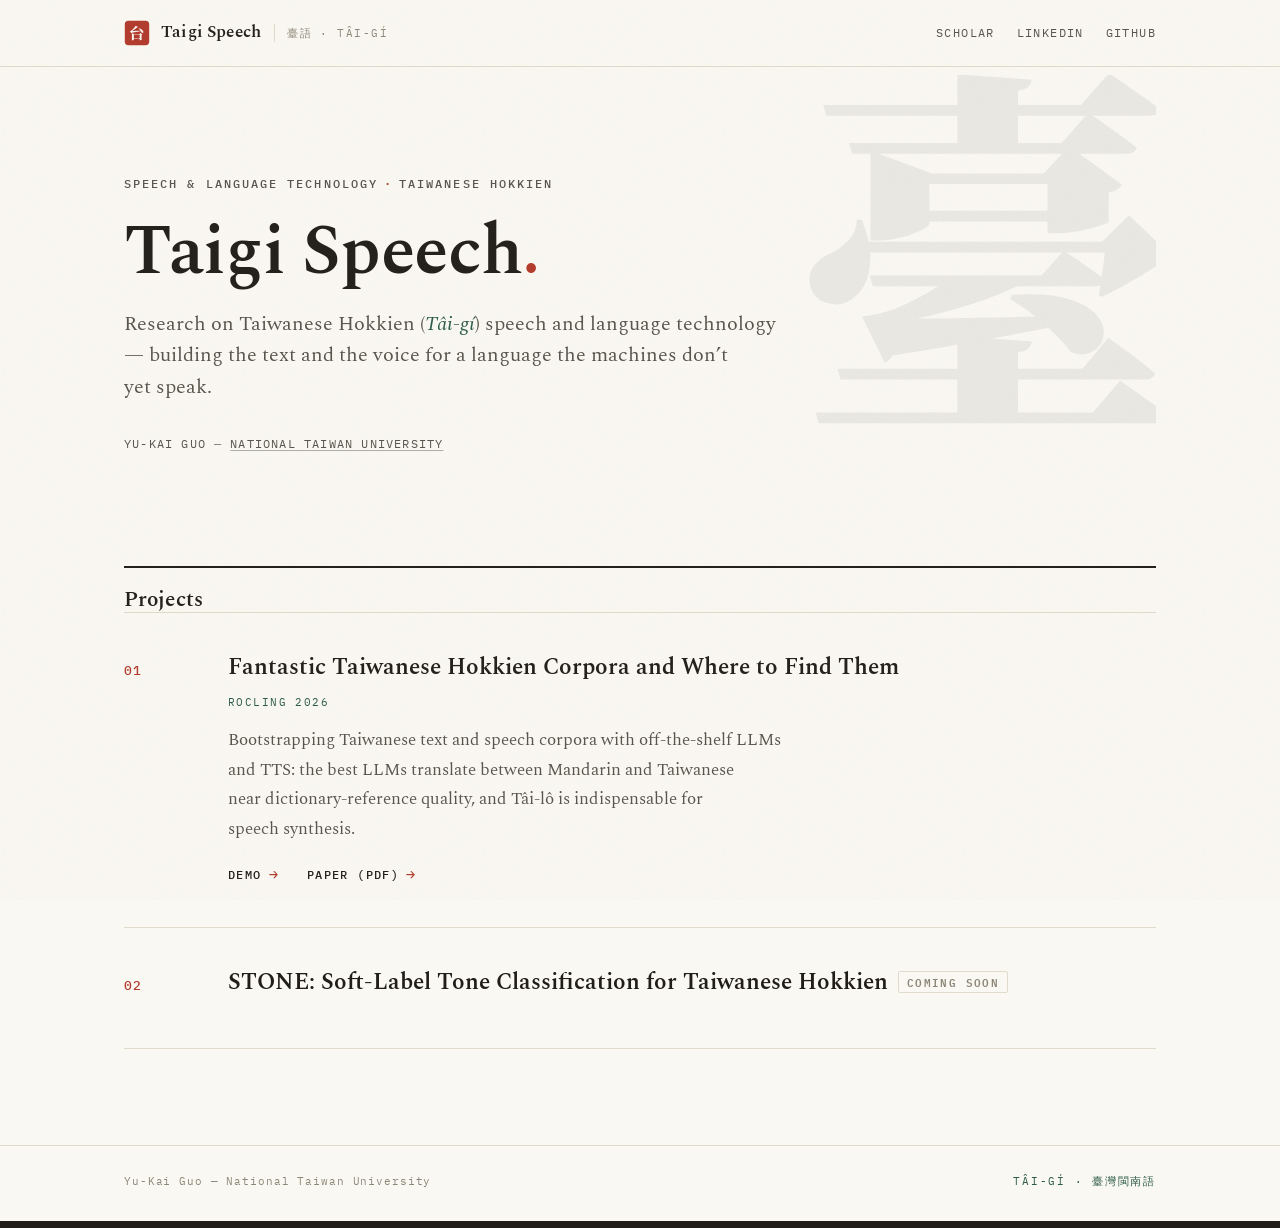
==== index.html @ 38fcefe1 "Add Taigi Speech site with ROCLING 2026 demo Landing page plus the ROCLING 2026 demo: synthetic Taiw" ====
<!DOCTYPE html>
<html lang="en">
<head>
  <meta charset="utf-8">
  <meta name="viewport" content="width=device-width, initial-scale=1">
  <title>Taigi Speech</title>
  <meta name="description" content="Research on Taiwanese Hokkien speech and language technology. 臺語（台灣閩南語）語音與語言技術研究：語音合成、語料建置與聲調辨識。">
  <meta name="theme-color" content="#FAF8F2">
  <link rel="canonical" href="https://guoyukai-samuel.github.io/taigi-speech/">

  <!-- Link previews -->
  <meta property="og:type" content="website">
  <meta property="og:site_name" content="Taigi Speech">
  <meta property="og:title" content="Taigi Speech">
  <meta property="og:description" content="Research on Taiwanese Hokkien speech and language technology. 臺語語音與語言技術研究。">
  <meta property="og:url" content="https://guoyukai-samuel.github.io/taigi-speech/">
  <meta property="og:locale" content="en_US">
  <meta property="og:locale:alternate" content="zh_TW">

  <script type="application/ld+json">
  {
    "@context": "https://schema.org",
    "@graph": [
      {
        "@type": "WebSite",
        "name": "Taigi Speech",
        "alternateName": "臺語語音研究",
        "url": "https://guoyukai-samuel.github.io/taigi-speech/",
        "inLanguage": "en",
        "description": "Research on Taiwanese Hokkien speech and language technology. 臺語（台灣閩南語）語音與語言技術研究。",
        "author": { "@id": "https://guoyukai-samuel.github.io/taigi-speech/#author" }
      },
      {
        "@type": "Person",
        "@id": "https://guoyukai-samuel.github.io/taigi-speech/#author",
        "name": "Yu-Kai Guo",
        "affiliation": { "@type": "CollegeOrUniversity", "name": "National Taiwan University", "url": "https://www.ntu.edu.tw/" },
        "knowsAbout": ["Taiwanese Hokkien", "speech synthesis", "speech processing", "臺語", "語音合成"],
        "sameAs": [
          "https://scholar.google.com/citations?user=0V8Dt7MAAAAJ",
          "https://www.linkedin.com/in/yukaiguo",
          "https://github.com/GuoYuKai-SaMuEl"
        ]
      }
    ]
  }
  </script>
  <link rel="icon" type="image/svg+xml" href="assets/favicon.svg">
  <link rel="preconnect" href="https://fonts.googleapis.com">
  <link rel="preconnect" href="https://fonts.gstatic.com" crossorigin>
  <link rel="stylesheet" href="https://fonts.googleapis.com/css2?family=Spectral:ital,wght@0,400;0,500;0,600;1,400;1,500&family=Noto+Serif+TC:wght@400;500;600;700;900&family=IBM+Plex+Mono:wght@400;500&display=swap">
  <link rel="stylesheet" href="assets/style.css">
</head>
<body>
  <a class="skip" href="#main">Skip to content</a>

  <div class="topbar">
    <div class="topbar-inner wrap">
      <a class="wordmark" href="./" aria-label="Taigi Speech — home">
        <svg class="seal-mark" width="26" height="26" viewBox="0 0 64 64" aria-hidden="true">
          <rect x="2" y="2" width="60" height="60" rx="9" fill="#B23A2B"/>
          <text x="32" y="46" font-family="'Noto Serif TC','Songti TC',serif" font-size="38" font-weight="700" fill="#FAF8F2" text-anchor="middle">台</text>
        </svg>
        Taigi Speech
        <span class="wordmark-sub">臺語 · Tâi-gí</span>
      </a>
      <nav class="topnav" aria-label="Profiles">
        <a href="https://scholar.google.com/citations?user=0V8Dt7MAAAAJ">Scholar</a>
        <a href="https://www.linkedin.com/in/yukaiguo">LinkedIn</a>
        <a href="https://github.com/GuoYuKai-SaMuEl">GitHub</a>
      </nav>
    </div>
  </div>

  <main id="main" class="wrap">
    <header class="masthead">
      <span class="ghost-char" aria-hidden="true">臺</span>
      <p class="eyebrow">Speech &amp; Language Technology<span class="dot">·</span>Taiwanese Hokkien</p>
      <h1>Taigi Speech<span class="h1-dot">.</span></h1>
      <p class="tagline">Research on Taiwanese Hokkien (<em>Tâi-gí</em>) speech and language
        technology — building the text and the voice for a language the machines
        don’t yet speak.</p>
      <p class="byline">Yu-Kai Guo<span class="sep">—</span><a href="https://www.ntu.edu.tw/">National Taiwan University</a></p>
    </header>

    <section aria-labelledby="projects">
      <h2 id="projects">Projects</h2>
      <ol id="project-list" class="project-list"></ol>
    </section>
  </main>

  <footer class="site-footer">
    <div class="foot-grid wrap">
      <p>Yu-Kai Guo — National Taiwan University</p>
      <p class="foot-mark">Tâi-gí · 臺灣閩南語</p>
    </div>
  </footer>
  <div class="spine" aria-hidden="true"></div>

  <script>
    // Add new projects here; entries are rendered in this order.
    var PROJECTS = [
      {
        title: "Fantastic Taiwanese Hokkien Corpora and Where to Find Them",
        venue: "ROCLING 2026",
        summary: "Bootstrapping Taiwanese text and speech corpora with off-the-shelf LLMs and TTS: the best LLMs translate between Mandarin and Taiwanese near dictionary-reference quality, and Tâi-lô is indispensable for speech synthesis.",
        links: [
          { label: "Demo", href: "rocling2026/", arrow: "→" },
          { label: "Paper (PDF)", href: "rocling2026/paper.pdf", arrow: "→" }
        ]
      },
      {
        title: "STONE: Soft-Label Tone Classification for Taiwanese Hokkien",
        status: "Coming soon",
        links: []
      }
    ];

    (function () {
      var list = document.getElementById("project-list");
      PROJECTS.forEach(function (p, i) {
        var li = document.createElement("li");
        li.className = "project";

        var no = document.createElement("span");
        no.className = "p-no";
        no.textContent = String(i + 1).padStart(2, "0");
        li.appendChild(no);

        var body = document.createElement("div");
        body.className = "p-body";

        var h3 = document.createElement("h3");
        h3.textContent = p.title;
        if (p.status) {
          var badge = document.createElement("span");
          badge.className = "tag";
          badge.textContent = p.status;
          h3.appendChild(badge);
        }
        body.appendChild(h3);

        if (p.venue) {
          var venue = document.createElement("p");
          venue.className = "p-meta";
          venue.textContent = p.venue;
          body.appendChild(venue);
        }
        if (p.summary) {
          var summary = document.createElement("p");
          summary.className = "p-sum";
          summary.textContent = p.summary;
          body.appendChild(summary);
        }

        var links = document.createElement("div");
        links.className = "p-links";
        p.links.forEach(function (l) {
          var a = document.createElement("a");
          a.className = "arrow-link";
          a.href = l.href;
          a.textContent = l.label;
          a.appendChild(document.createTextNode(" "));
          var arr = document.createElement("span");
          arr.className = "arr";
          arr.setAttribute("aria-hidden", "true");
          arr.textContent = l.arrow || "→";
          a.appendChild(arr);
          links.appendChild(a);
        });
        if (p.links.length) body.appendChild(links);

        li.appendChild(body);
        list.appendChild(li);
      });
    })();
  </script>
</body>
</html>
---- assets/style.css ----
/* ==========================================================================
   Taigi Speech — editorial print stylesheet
   Paper · ink · jade (Tâi-lô input) · cinnabar (seal / human reference)
   Type: Spectral (Latin serif) · Noto Serif TC (Han) · IBM Plex Mono (data)
   ========================================================================== */

:root {
  color-scheme: light;

  --paper: #FAF8F2;
  --paper-deep: #F1EDE2;
  --ink: #211E19;
  --ink-2: #57534A;
  --ink-3: #8D8779;
  --line: #E1DBCC;
  --line-soft: #EDE9DD;
  --jade: #2B5A49;
  --jade-deep: #1F4437;
  --seal: #B23A2B;
  --seal-deep: #8F2E22;

  --serif: "Spectral", "Noto Serif TC", "Songti TC", Georgia, serif;
  --mono: "IBM Plex Mono", Consolas, "SFMono-Regular", Menlo, monospace;

  --rule-ink: 2px solid var(--ink);
  --hairline: 1px solid var(--line);
}

*,
*::before,
*::after {
  box-sizing: border-box;
}

html {
  -webkit-text-size-adjust: 100%;
}

body {
  margin: 0;
  background: var(--paper);
  color: var(--ink);
  font-family: var(--serif);
  font-size: 17px;
  line-height: 1.75;
  min-height: 100vh;
  display: flex;
  flex-direction: column;
  text-rendering: optimizeLegibility;
}

/* Paper grain — a whisper of tooth on the page */
body::after {
  content: "";
  position: fixed;
  inset: 0;
  z-index: 2147483646;
  pointer-events: none;
  opacity: 0.05;
  background-image: url("data:image/svg+xml,%3Csvg xmlns='http://www.w3.org/2000/svg' width='240' height='240'%3E%3Cfilter id='n'%3E%3CfeTurbulence type='fractalNoise' baseFrequency='0.85' numOctaves='2' stitchTiles='stitch'/%3E%3C/filter%3E%3Crect width='100%25' height='100%25' filter='url(%23n)'/%3E%3C/svg%3E");
}

::selection {
  background: var(--seal);
  color: var(--paper);
}

:focus-visible {
  outline: 2px solid var(--seal);
  outline-offset: 2px;
}

img,
svg {
  vertical-align: middle;
}

p {
  margin: 0 0 14px;
  text-wrap: pretty;
}

a {
  color: var(--ink);
  text-decoration-thickness: 1px;
  text-underline-offset: 0.2em;
  text-decoration-color: color-mix(in srgb, var(--ink) 35%, transparent);
}

a:hover {
  color: var(--seal);
  text-decoration-color: currentColor;
}

.muted {
  color: var(--ink-3);
}

.small {
  font-size: 0.85rem;
}

.wrap {
  width: 100%;
  max-width: 1120px;
  margin: 0 auto;
  padding: 0 clamp(20px, 4vw, 44px);
}

main.wrap {
  flex: 1;
  padding-top: 8px;
  padding-bottom: 96px;
}

.skip {
  position: absolute;
  left: 16px;
  top: -64px;
  z-index: 10;
  background: var(--paper);
  border: 1px solid var(--ink);
  padding: 10px 16px;
  font-family: var(--mono);
  font-size: 12px;
  text-decoration: none;
  transition: top 0.15s ease;
}

.skip:focus {
  top: 12px;
}

/* --------------------------------------------------------------------------
   Shared chrome: top bar, footer, spine
   -------------------------------------------------------------------------- */

.topbar {
  border-bottom: var(--hairline);
}

.topbar-inner {
  display: flex;
  align-items: center;
  justify-content: space-between;
  gap: 16px;
  padding-top: 18px;
  padding-bottom: 18px;
}

.wordmark {
  display: inline-flex;
  align-items: center;
  gap: 11px;
  text-decoration: none;
  color: var(--ink);
  font-weight: 600;
  font-size: 17px;
  letter-spacing: 0.01em;
}

.wordmark:hover {
  color: var(--ink);
}

.wordmark .seal-mark {
  flex: none;
}

.wordmark-sub {
  font-family: var(--mono);
  font-weight: 400;
  font-size: 10.5px;
  letter-spacing: 0.14em;
  color: var(--ink-3);
  text-transform: uppercase;
  margin-left: 2px;
  padding-left: 12px;
  border-left: 1px solid var(--line);
}

.topnav {
  display: flex;
  align-items: center;
  flex-wrap: wrap;
  gap: 4px 22px;
}

.topnav a {
  font-family: var(--mono);
  font-size: 11.5px;
  letter-spacing: 0.12em;
  text-transform: uppercase;
  text-decoration: none;
  color: var(--ink-2);
}

.topnav a:hover {
  color: var(--seal);
}

.top-tag {
  font-family: var(--mono);
  font-size: 11px;
  letter-spacing: 0.14em;
  text-transform: uppercase;
  color: var(--jade);
  border: 1px solid color-mix(in srgb, var(--jade) 45%, transparent);
  padding: 4px 10px;
  border-radius: 2px;
  white-space: nowrap;
}

.site-footer {
  border-top: var(--hairline);
}

.foot-grid {
  display: flex;
  align-items: baseline;
  justify-content: space-between;
  flex-wrap: wrap;
  gap: 8px 24px;
  padding-top: 26px;
  padding-bottom: 30px;
  font-family: var(--mono);
  font-size: 11px;
  letter-spacing: 0.08em;
  color: var(--ink-3);
}

.foot-grid p {
  margin: 0;
}

.foot-mark {
  color: var(--jade);
  text-transform: uppercase;
  letter-spacing: 0.16em;
}

.spine {
  height: 7px;
  background: var(--ink);
}

/* --------------------------------------------------------------------------
   Headings & sections — numbered like a journal
   -------------------------------------------------------------------------- */

h1,
h2,
h3 {
  margin: 0;
  font-weight: 600;
  line-height: 1.15;
  text-wrap: balance;
}

h2 {
  display: flex;
  align-items: baseline;
  gap: 16px;
  margin-top: 92px;
  padding-top: 20px;
  border-top: var(--rule-ink);
  font-size: 1.32rem;
  letter-spacing: 0.005em;
}

h2 .no {
  font-family: var(--mono);
  font-weight: 500;
  font-size: 12px;
  letter-spacing: 0.14em;
  color: var(--seal);
}

h2 .no::after {
  content: " ·";
  color: var(--ink-3);
}

h3.subsection {
  margin-top: 56px;
  font-size: 1.08rem;
}

h3.subsection::before {
  content: "§";
  color: var(--ink-3);
  font-weight: 400;
  margin-right: 10px;
}

.eyebrow {
  font-family: var(--mono);
  font-size: 11.5px;
  font-weight: 500;
  letter-spacing: 0.18em;
  text-transform: uppercase;
  color: var(--ink-2);
  margin-bottom: 22px;
}

.eyebrow .dot {
  color: var(--seal);
  margin: 0 6px;
}

/* --------------------------------------------------------------------------
   Buttons & links
   -------------------------------------------------------------------------- */

.btn {
  display: inline-block;
  font-family: var(--mono);
  font-size: 11.5px;
  font-weight: 500;
  letter-spacing: 0.12em;
  text-transform: uppercase;
  text-decoration: none;
  text-align: center;
  padding: 12px 22px;
  border-radius: 2px;
  border: 1px solid var(--ink);
  cursor: pointer;
  background: transparent;
  color: var(--ink);
  transition: background-color 0.16s ease, color 0.16s ease, border-color 0.16s ease;
}

.btn:hover {
  background: var(--ink);
  color: var(--paper);
}

.btn-solid {
  background: var(--ink);
  color: var(--paper);
}

.btn-solid:hover {
  background: var(--seal);
  border-color: var(--seal);
  color: #FFF;
}

.arrow-link {
  display: inline-flex;
  align-items: baseline;
  gap: 7px;
  font-family: var(--mono);
  font-size: 11.5px;
  font-weight: 500;
  letter-spacing: 0.12em;
  text-transform: uppercase;
  text-decoration: none;
  color: var(--ink);
  white-space: nowrap;
}

.arrow-link .arr {
  transition: transform 0.18s ease;
  color: var(--seal);
  font-family: var(--serif);
  font-size: 14px;
}

.arrow-link:hover {
  color: var(--seal);
}

.arrow-link:hover .arr {
  transform: translateX(3px);
}

.buttons {
  display: flex;
  flex-wrap: wrap;
  gap: 12px;
  align-items: center;
}

/* --------------------------------------------------------------------------
   Landing — masthead & project ledger
   -------------------------------------------------------------------------- */

.masthead {
  position: relative;
  padding: clamp(64px, 11vh, 120px) 0 20px;
  overflow: hidden;
}

.masthead h1 {
  position: relative;
  font-size: clamp(2.9rem, 6.4vw, 4.4rem);
  font-weight: 600;
  letter-spacing: -0.012em;
  line-height: 1.04;
  margin-bottom: 20px;
}

.masthead h1 .h1-dot {
  color: var(--seal);
}

.tagline {
  position: relative;
  max-width: 34em;
  font-size: 1.22rem;
  line-height: 1.6;
  color: var(--ink-2);
  margin-bottom: 30px;
}

.tagline em {
  color: var(--jade);
  font-style: italic;
}

.byline {
  position: relative;
  font-family: var(--mono);
  font-size: 12px;
  letter-spacing: 0.1em;
  text-transform: uppercase;
  color: var(--ink-2);
  margin: 0;
}

.byline .sep {
  color: var(--ink-3);
  margin: 0 8px;
}

.byline a {
  color: inherit;
}

.ghost-char {
  position: absolute;
  right: clamp(-40px, -2vw, 0px);
  top: -30px;
  font-family: "Noto Serif TC", "Songti TC", serif;
  font-weight: 900;
  font-size: clamp(240px, 30vw, 400px);
  line-height: 1;
  color: color-mix(in srgb, var(--ink) 7%, transparent);
  user-select: none;
  pointer-events: none;
  z-index: 0;
}

.project-list {
  list-style: none;
  padding: 0;
  margin: 0;
  counter-reset: project;
}

.project {
  display: grid;
  grid-template-columns: 76px minmax(0, 1fr);
  gap: 0 28px;
  padding: 40px 0;
  border-bottom: var(--hairline);
}

.project:first-child {
  border-top: var(--hairline);
}

.p-no {
  font-family: var(--mono);
  font-size: 13px;
  font-weight: 500;
  letter-spacing: 0.1em;
  color: var(--seal);
  padding-top: 7px;
}

.p-body h3 {
  font-size: 1.42rem;
  line-height: 1.3;
  margin-bottom: 10px;
}

.p-meta {
  font-family: var(--mono);
  font-size: 11px;
  letter-spacing: 0.13em;
  text-transform: uppercase;
  color: var(--jade);
  margin-bottom: 14px;
}

.tag {
  display: inline-block;
  font-family: var(--mono);
  font-size: 10.5px;
  letter-spacing: 0.13em;
  text-transform: uppercase;
  color: var(--ink-3);
  border: 1px solid var(--line);
  border-radius: 2px;
  padding: 3px 8px;
  margin-left: 10px;
  vertical-align: 2px;
}

.p-sum {
  max-width: 62ch;
  color: var(--ink-2);
  margin-bottom: 18px;
}

.p-links {
  display: flex;
  flex-wrap: wrap;
  gap: 10px 28px;
}

/* --------------------------------------------------------------------------
   Demo page — paper header
   -------------------------------------------------------------------------- */

.paper-head {
  padding: clamp(48px, 8vh, 88px) 0 8px;
}

.paper-head h1 {
  font-size: clamp(1.95rem, 4.4vw, 3rem);
  letter-spacing: -0.008em;
  line-height: 1.14;
  max-width: 22em;
  margin-bottom: 26px;
}

.paper-head h1:has(+ .paper-sub) {
  margin-bottom: 12px;
}

.paper-sub {
  max-width: 34em;
  font-size: clamp(1.1rem, 2vw, 1.35rem);
  font-style: italic;
  line-height: 1.4;
  color: var(--ink-2);
  margin: 0 0 26px;
}

.head-meta {
  display: flex;
  flex-wrap: wrap;
  align-items: baseline;
  gap: 6px 14px;
  font-size: 1.02rem;
  color: var(--ink-2);
  margin-bottom: 6px;
}

.head-affil {
  font-family: var(--mono);
  font-size: 11.5px;
  letter-spacing: 0.1em;
  text-transform: uppercase;
  color: var(--ink-3);
  margin-bottom: 26px;
}

.head-venue {
  color: var(--seal);
}

.head-actions {
  display: flex;
  flex-wrap: wrap;
  gap: 12px;
  align-items: center;
  margin-top: 6px;
}

/* --------------------------------------------------------------------------
   Overview & key-finding stat card
   -------------------------------------------------------------------------- */

.overview-grid {
  display: grid;
  grid-template-columns: minmax(0, 1fr) 380px;
  gap: 56px;
  align-items: start;
  margin-top: 36px;
}

.lede {
  font-size: 1.12rem;
  line-height: 1.8;
  max-width: 66ch;
}

.lede p {
  margin-bottom: 18px;
}

.lede-zh {
  margin-top: 30px;
  padding-top: 22px;
  border-top: var(--hairline);
  font-family: "Noto Serif TC", "Songti TC", serif;
  font-size: 1rem;
  line-height: 1.9;
  color: var(--ink-2);
}

.lede-zh .lede-zh-kicker {
  font-family: var(--mono);
  font-size: 10.5px;
  font-weight: 500;
  letter-spacing: 0.16em;
  color: var(--ink-3);
  margin: 0 0 12px;
}

.stat-card {
  background: var(--paper-deep);
  border: var(--hairline);
  border-radius: 3px;
  padding: 26px 28px 22px;
}

.stat-card .stat-kicker {
  font-family: var(--mono);
  font-size: 10.5px;
  font-weight: 500;
  letter-spacing: 0.16em;
  text-transform: uppercase;
  color: var(--ink-3);
  margin: 0 0 18px;
}

.stat-row {
  display: flex;
  align-items: baseline;
  justify-content: space-between;
  gap: 16px;
  padding: 12px 2px;
}

.stat-row + .stat-row {
  border-top: var(--hairline);
}

.stat-label {
  font-size: 0.98rem;
  color: var(--ink-2);
}

.stat-row.is-hero .stat-label {
  color: var(--ink);
  font-weight: 500;
}

.stat-num {
  font-size: 2.15rem;
  font-weight: 600;
  line-height: 1;
  letter-spacing: -0.01em;
  color: var(--ink-2);
  font-variant-numeric: tabular-nums;
}

.stat-row.is-hero .stat-num {
  color: var(--jade);
  font-size: 2.55rem;
}

.stat-delta {
  display: inline-block;
  margin-top: 16px;
  font-family: var(--mono);
  font-size: 11px;
  letter-spacing: 0.1em;
  text-transform: uppercase;
  color: var(--jade-deep);
  background: color-mix(in srgb, var(--jade) 15%, transparent);
  border-radius: 2px;
  padding: 6px 10px;
}

.stat-note {
  display: block;
  margin-top: 14px;
  font-size: 0.82rem;
  line-height: 1.55;
  color: #7A7462;
}

/* --------------------------------------------------------------------------
   Results table
   -------------------------------------------------------------------------- */

.table-wrap {
  margin-top: 34px;
  overflow-x: auto;
}

.results {
  border-collapse: collapse;
  width: 100%;
  min-width: 560px;
  font-size: 0.95rem;
}

.results caption {
  caption-side: top;
  text-align: left;
  font-family: var(--mono);
  font-size: 10.5px;
  letter-spacing: 0.12em;
  text-transform: uppercase;
  color: var(--ink-3);
  padding-bottom: 14px;
}

.results th,
.results td {
  padding: 13px 16px;
  border-bottom: var(--hairline);
  text-align: left;
  vertical-align: middle;
}

.results thead th {
  font-family: var(--mono);
  font-weight: 500;
  font-size: 11px;
  letter-spacing: 0.12em;
  text-transform: uppercase;
  color: var(--ink-3);
  border-bottom: 1.5px solid var(--ink);
  white-space: nowrap;
}

.results tbody th[scope="row"] {
  font-weight: 500;
  white-space: nowrap;
}

.results tbody tr:last-child th,
.results tbody tr:last-child td {
  border-bottom: none;
}

.results tr.human-row {
  background: #ECE6D6;
  box-shadow: inset 3px 0 0 var(--seal);
}

.score-cell {
  min-width: 130px;
}

.score-cell .num {
  font-family: var(--mono);
  font-weight: 500;
  font-size: 0.92rem;
  font-variant-numeric: tabular-nums;
}

.results .mean-col {
  border-left: var(--hairline);
}

.results td.mean-col .num {
  font-weight: 600;
  color: var(--ink);
}

.bar {
  display: block;
  height: 3px;
  margin-top: 7px;
  background: var(--line-soft);
  overflow: hidden;
}

.bar > span {
  display: block;
  height: 100%;
  background: var(--jade);
}

.results tr[data-cond="han"] .bar > span {
  background: #A9A18E;
}

.results tr.human-row .bar > span {
  background: var(--seal);
}

.cond-name {
  display: inline-flex;
  align-items: center;
  gap: 9px;
}

/* --------------------------------------------------------------------------
   Condition markers — jade square = Tâi-lô input, hollow = Han-ji only,
   cinnabar circle = human reference
   -------------------------------------------------------------------------- */

.cond-mark {
  display: inline-block;
  width: 8px;
  height: 8px;
  flex: none;
}

.cond-mark.cond-han {
  border: 1.5px solid var(--ink-2);
  background: transparent;
}

.cond-mark.cond-tl,
.cond-mark.cond-both {
  background: var(--jade);
}

.cond-mark.cond-human {
  background: var(--seal);
  border-radius: 50%;
}

.legend {
  display: flex;
  flex-wrap: wrap;
  gap: 8px 26px;
  align-items: center;
  margin: 30px 0 6px;
  font-family: var(--mono);
  font-size: 10.5px;
  letter-spacing: 0.1em;
  text-transform: uppercase;
  color: var(--ink-2);
}

.legend-item {
  display: inline-flex;
  align-items: center;
  gap: 8px;
}

/* --------------------------------------------------------------------------
   Sentence specimen cards
   -------------------------------------------------------------------------- */

.sentence-list {
  display: grid;
  gap: 30px;
  margin-top: 30px;
}

.sentence-card {
  border: 1px solid #EAE5D8;
  border-radius: 3px;
  padding: 26px 28px 24px;
  background: color-mix(in srgb, #FFFDF8 60%, var(--paper));
}

.sentence-head {
  display: flex;
  justify-content: space-between;
  align-items: flex-start;
  gap: 18px;
  margin-bottom: 20px;
}

.sentence-text {
  min-width: 0;
}

.hanji {
  font-family: "Noto Serif TC", "Songti TC", serif;
  font-weight: 600;
  font-size: 1.55rem;
  line-height: 1.5;
  color: var(--ink);
  margin: 0 0 6px;
}

/* Romanization layer — jade; combining marks need these fallbacks */
.tailo {
  font-family: "Spectral", "Segoe UI", "Noto Sans", sans-serif;
  font-size: 1.14rem;
  color: var(--jade-deep);
  margin: 0 0 4px;
  line-height: 1.6;
}

.english {
  color: var(--ink-3);
  font-style: italic;
  font-size: 0.95rem;
  margin: 0;
}

.sentence-id {
  flex: none;
  font-family: var(--mono);
  font-size: 10.5px;
  letter-spacing: 0.1em;
  color: var(--ink-3);
  margin: 8px 0 0;
  white-space: nowrap;
}

/* --------------------------------------------------------------------------
   Clip grid — shared hairlines between cells
   -------------------------------------------------------------------------- */

.clip-grid {
  display: grid;
  grid-template-columns: 1fr;
  gap: 1px;
  background: var(--line);
  border: var(--hairline);
  border-radius: 3px;
  overflow: hidden;
}

@media (min-width: 640px) {
  .clip-grid {
    grid-template-columns: repeat(2, 1fr);
  }
}

@media (min-width: 1020px) {
  .clip-grid {
    grid-template-columns: repeat(3, 1fr);
  }

  .clip-grid.has-human {
    grid-template-columns: repeat(4, 1fr);
  }
}

.clip {
  background: var(--paper);
  padding: 16px 18px 14px;
  min-width: 0;
  container-type: inline-size;
}

.clip.human {
  background: color-mix(in srgb, var(--paper-deep) 55%, var(--paper));
  box-shadow: inset 0 2px 0 var(--seal);
}

.clip-label {
  display: flex;
  align-items: center;
  gap: 9px;
  font-family: var(--mono);
  font-size: 10.5px;
  font-weight: 500;
  letter-spacing: 0.09em;
  text-transform: uppercase;
  color: var(--ink-2);
  margin: 0 0 14px;
}

.clip.human .clip-label {
  color: var(--seal-deep);
}

.clip-mean {
  display: flex;
  align-items: baseline;
  gap: 10px;
  margin: -4px 0 10px;
}

.clip-mean-label {
  font-family: var(--mono);
  font-size: 10px;
  letter-spacing: 0.09em;
  text-transform: uppercase;
  color: var(--ink-3);
}

.clip-mean-num {
  font-size: 1.6rem;
  font-weight: 500;
  line-height: 1.1;
  font-variant-numeric: tabular-nums;
  color: var(--ink);
}

.scores {
  margin: 12px 0 0;
  font-size: 0.9rem;
  display: grid;
  gap: 3px 0;
}

.scores > div {
  display: flex;
  align-items: baseline;
  justify-content: space-between;
  gap: 12px;
}

.scores dt {
  font-family: var(--mono);
  font-size: 10px;
  letter-spacing: 0.09em;
  text-transform: uppercase;
  color: var(--ink-3);
}

.scores dd {
  margin: 0;
  font-variant-numeric: tabular-nums;
  font-weight: 500;
  font-size: 0.95rem;
  white-space: nowrap;
}

.scores .sd {
  font-family: var(--mono);
  font-weight: 400;
  font-size: 0.72rem;
  color: var(--ink-3);
  margin-left: 5px;
}

.clip .license {
  font-size: 0.75rem;
  color: var(--ink-3);
  margin: 12px 0 0;
}

.human-ref {
  font-size: 0.82rem;
  color: var(--ink-3);
  margin: 14px 0 0;
}

/* --------------------------------------------------------------------------
   Custom audio player — tape-meter aesthetic
   -------------------------------------------------------------------------- */

.player {
  display: flex;
  align-items: center;
  gap: 12px;
  margin: 2px 0 4px;
}

.p-toggle {
  flex: none;
  width: 34px;
  height: 34px;
  border-radius: 50%;
  border: 1.5px solid var(--ink);
  background: transparent;
  color: var(--ink);
  display: inline-flex;
  align-items: center;
  justify-content: center;
  cursor: pointer;
  padding: 0;
  transition: background-color 0.16s ease, border-color 0.16s ease;
}

.p-toggle:hover {
  background: var(--ink);
}

.p-toggle:hover .p-icon svg {
  fill: var(--paper);
}

.p-toggle .p-icon {
  display: inline-flex;
  line-height: 0;
}

.p-toggle svg {
  width: 11px;
  height: 11px;
  fill: var(--ink);
  transition: fill 0.16s ease;
}

.p-toggle .i-pause {
  display: none;
}

.player.is-playing .p-toggle {
  background: var(--seal);
  border-color: var(--seal);
}

.player.is-playing .p-toggle svg {
  fill: #FFF;
}

.player.is-playing .i-play {
  display: none;
}

.player.is-playing .i-pause {
  display: block;
}

.p-track {
  position: relative;
  flex: 1;
  min-width: 0;
  height: 26px;
  display: flex;
  align-items: center;
  gap: 2px;
  cursor: pointer;
  touch-action: none;
}

.p-tick {
  flex: 1 1 0;
  max-width: 5px;
  height: var(--h, 60%);
  min-height: 3px;
  background: #CBC3AE;
  border-radius: 1px;
  transition: background-color 0.12s linear;
}

.p-tick.is-on {
  background: var(--jade);
}

.clip.human .p-tick.is-on {
  background: var(--seal);
}

.p-cursor {
  position: absolute;
  top: 1px;
  bottom: 1px;
  left: 0;
  width: 1.5px;
  background: var(--ink);
  opacity: 0;
  transition: left 0.26s linear;
}

.player.is-playing .p-cursor,
.player.is-seekable .p-cursor {
  opacity: 1;
}

.p-time {
  flex: none;
  font-family: var(--mono);
  font-size: 10.5px;
  letter-spacing: 0.04em;
  color: var(--ink-3);
  min-width: 74px;
  text-align: right;
  font-variant-numeric: tabular-nums;
}

/* Narrow cells (e.g. four columns at ~1000–1200px): give the meter the full
   row beside the button and drop the timecode underneath it. */
@container (max-width: 250px) {
  .player {
    flex-wrap: wrap;
    row-gap: 2px;
  }

  .p-track {
    flex-basis: calc(100% - 46px);
  }

  .p-time {
    flex-basis: 100%;
    min-width: 0;
    padding-left: 46px;
    text-align: left;
  }
}

.player.is-error .p-track,
.player.is-error .p-time {
  display: none;
}

.player.is-error::after {
  content: "audio unavailable";
  font-family: var(--mono);
  font-size: 10.5px;
  letter-spacing: 0.08em;
  color: var(--ink-3);
}

.player.is-error .p-toggle {
  opacity: 0.4;
  cursor: not-allowed;
}

/* --------------------------------------------------------------------------
   Citation
   -------------------------------------------------------------------------- */

.code-block {
  position: relative;
  margin-top: 30px;
  background: var(--paper-deep);
  border: var(--hairline);
  border-radius: 3px;
}

.code-block pre {
  margin: 0;
  padding: 20px 22px;
  padding-right: 130px;
  overflow-x: auto;
  font-family: var(--mono);
  font-size: 0.8rem;
  line-height: 1.75;
  color: var(--ink-2);
}

.code-block .copy {
  position: absolute;
  top: 12px;
  right: 12px;
  padding: 7px 12px;
}

/* --------------------------------------------------------------------------
   Notes (acknowledgments, license)
   -------------------------------------------------------------------------- */

.site-notes {
  border-top: var(--rule-ink);
  margin-top: 96px;
  padding-top: 8px;
  font-size: 0.9rem;
  color: var(--ink-2);
}

.site-notes h2 {
  border-top: none;
  margin-top: 44px;
  padding-top: 0;
  font-size: 1.05rem;
}

.site-notes h2 .no {
  display: none;
}

.site-notes ul {
  padding-left: 20px;
  margin: 0 0 16px;
}

.site-notes li {
  margin-bottom: 8px;
}

.site-notes a {
  color: var(--ink);
}

/* --------------------------------------------------------------------------
   Accessibility & print
   -------------------------------------------------------------------------- */

.visually-hidden {
  position: absolute;
  width: 1px;
  height: 1px;
  overflow: hidden;
  clip: rect(0 0 0 0);
  white-space: nowrap;
}

@media (prefers-reduced-motion: reduce) {
  *,
  *::before,
  *::after {
    transition-duration: 0.01ms !important;
    animation-duration: 0.01ms !important;
  }
}

@media print {
  body::after,
  .topbar,
  .spine,
  .site-footer,
  .p-toggle,
  .btn,
  .arrow-link {
    display: none !important;
  }

  body {
    background: #FFF;
    font-size: 11pt;
  }

  .sentence-card,
  .clip,
  .stat-card,
  .code-block {
    break-inside: avoid;
  }
}

/* --------------------------------------------------------------------------
   Small screens
   -------------------------------------------------------------------------- */

@media (max-width: 960px) {
  .overview-grid {
    grid-template-columns: 1fr;
    gap: 36px;
  }
}

@media (max-width: 720px) {
  .ghost-char {
    font-size: 200px;
    right: -30px;
    top: -10px;
  }

  .project {
    grid-template-columns: 1fr;
    gap: 6px;
    padding: 30px 0;
  }

  .p-no {
    padding-top: 0;
  }

  .wordmark-sub {
    display: none;
  }

  h2 {
    margin-top: 68px;
  }

  .sentence-head {
    flex-direction: column;
    gap: 6px;
  }

  .sentence-id {
    margin-top: 0;
  }

  .sentence-card {
    padding: 20px 18px;
  }

  .results {
    font-size: 0.85rem;
  }

  .results th,
  .results td {
    padding: 10px 8px;
  }

  .score-cell {
    min-width: 96px;
  }
}

/* Phones: fit all five columns, including Mean, without sideways scrolling */
@media (max-width: 520px) {
  .results {
    min-width: 0;
    font-size: 0.8rem;
  }

  .results th,
  .results td {
    padding: 9px 4px;
  }

  .results thead th {
    font-size: 9px;
    letter-spacing: 0.04em;
    white-space: normal;
  }

  .results tbody th[scope="row"] {
    white-space: normal;
  }

  .score-cell {
    min-width: 0;
  }

  .score-cell .num {
    font-size: 0.82rem;
  }

  .code-block pre {
    padding-right: 22px;
  }

  .code-block .copy {
    position: static;
    margin: 0 22px 16px;
    display: inline-block;
  }
}

@media (max-width: 420px) {
  body {
    font-size: 16px;
  }

  .p-time {
    display: none;
  }
}
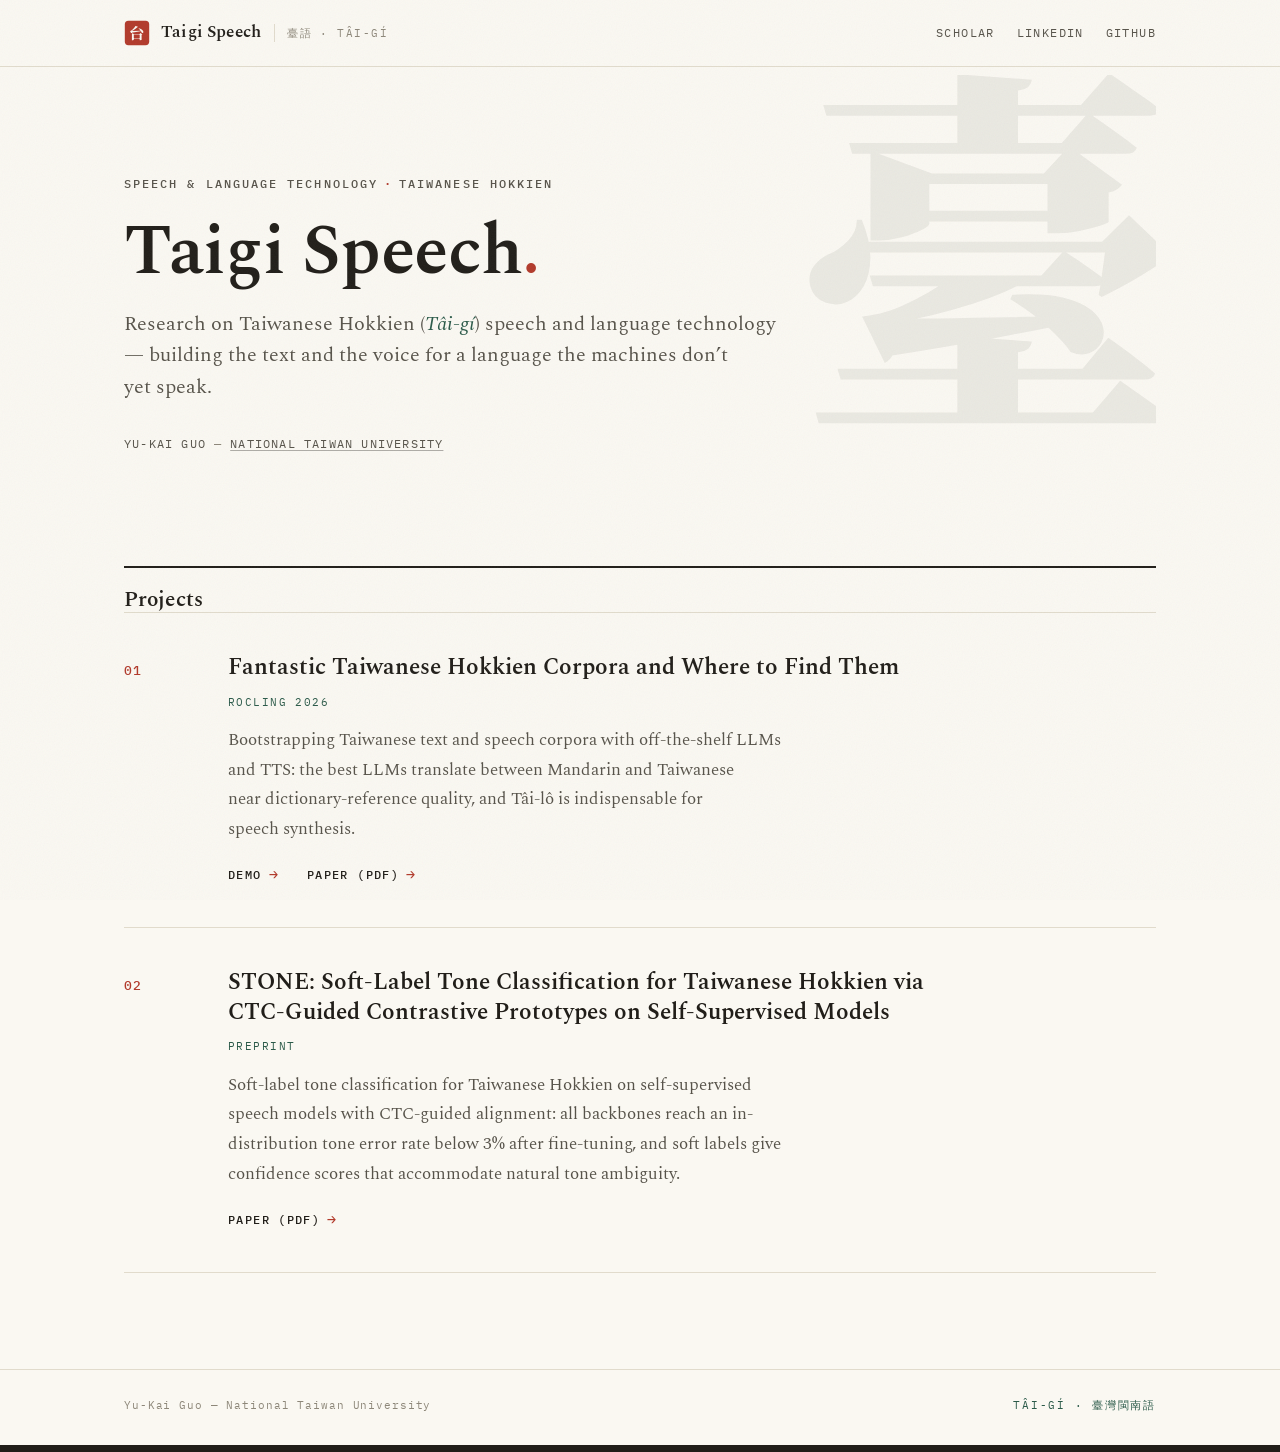
==== commit 1722ff60: "Add STONE preprint PDF to the landing page Co-Authored-By: Claude Opus 5.5 <noreply@anthropic.com>" ====
--- a/index.html
+++ b/index.html
@@ -7,6 +7,7 @@
   <meta name="description" content="Research on Taiwanese Hokkien speech and language technology. 臺語（台灣閩南語）語音與語言技術研究：語音合成、語料建置與聲調辨識。">
   <meta name="theme-color" content="#FAF8F2">
   <link rel="canonical" href="https://guoyukai-samuel.github.io/taigi-speech/">
+  <meta name="google-site-verification" content="_dz5nc1Xt4vZ0SRrtckQnUa8tSjt9Fuwz2iLbPMLSdE">
 
   <!-- Link previews -->
   <meta property="og:type" content="website">
@@ -110,9 +111,12 @@
         ]
       },
       {
-        title: "STONE: Soft-Label Tone Classification for Taiwanese Hokkien",
-        status: "Coming soon",
-        links: []
+        title: "STONE: Soft-Label Tone Classification for Taiwanese Hokkien via CTC-Guided Contrastive Prototypes on Self-Supervised Models",
+        venue: "Preprint",
+        summary: "Soft-label tone classification for Taiwanese Hokkien on self-supervised speech models with CTC-guided alignment: all backbones reach an in-distribution tone error rate below 3% after fine-tuning, and soft labels give confidence scores that accommodate natural tone ambiguity.",
+        links: [
+          { label: "Paper (PDF)", href: "stone/paper.pdf", arrow: "→" }
+        ]
       }
     ];
 
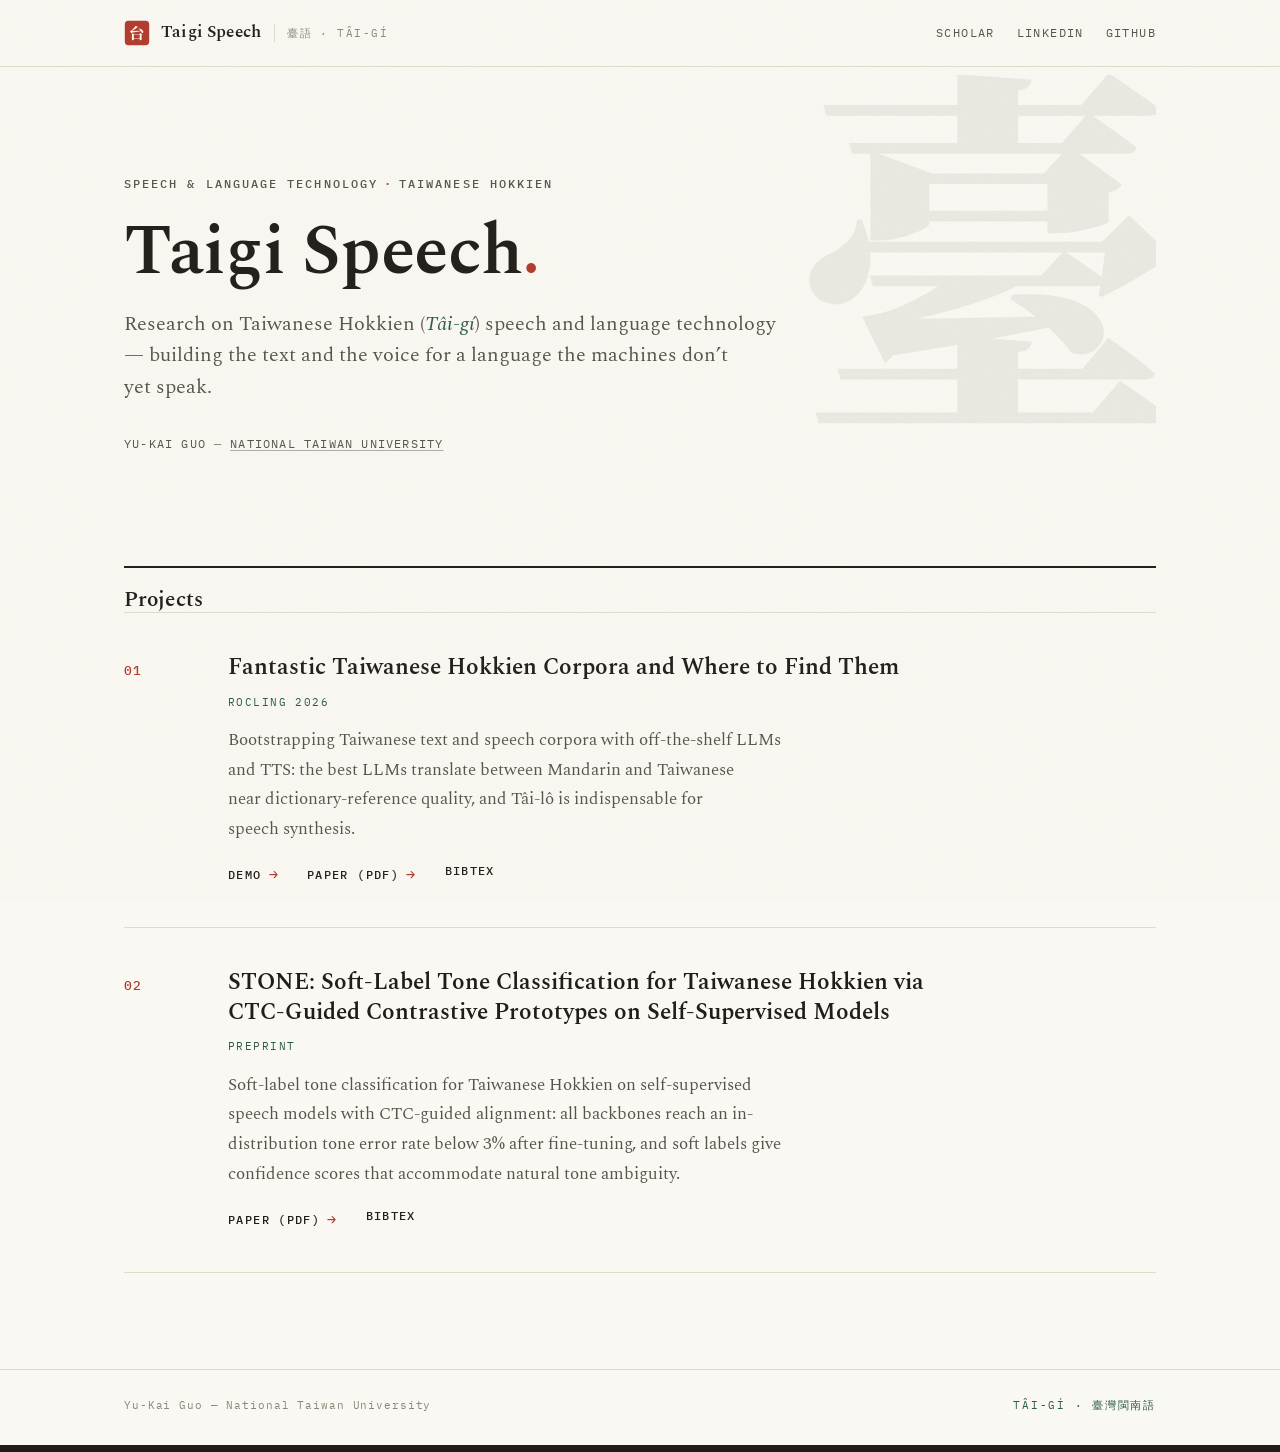
==== commit 509451d8: "Add BibTeX copy links to landing page projects Co-Authored-By: Claude Opus 5.5 <noreply@anthropic.co" ====
--- a/index.html
+++ b/index.html
@@ -108,7 +108,18 @@
         links: [
           { label: "Demo", href: "rocling2026/", arrow: "→" },
           { label: "Paper (PDF)", href: "rocling2026/paper.pdf", arrow: "→" }
-        ]
+        ],
+        // Keep in sync with the BibTeX on rocling2026/index.html.
+        bibtex: [
+          "@inproceedings{guo2026fantastic,",
+          "  title     = {Fantastic {T}aiwanese {H}okkien Corpora and Where to Find Them: Bootstrapping Low-Resource Speech and Text via Off-the-Shelf {LLMs} and {TTS}},",
+          "  author    = {Guo, Yu-Kai and Hsu, Chen-Wei and Chen, Hung-Wei and Lee, Hung-Yi},",
+          "  booktitle = {Proceedings of the 38th Conference on Computational Linguistics and Speech Processing (ROCLING 2026)},",
+          "  year      = {2026},",
+          "  note      = {To appear},",
+          "  url       = {https://guoyukai-samuel.github.io/taigi-speech/rocling2026/paper.pdf}",
+          "}"
+        ].join("\n")
       },
       {
         title: "STONE: Soft-Label Tone Classification for Taiwanese Hokkien via CTC-Guided Contrastive Prototypes on Self-Supervised Models",
@@ -116,11 +127,56 @@
         summary: "Soft-label tone classification for Taiwanese Hokkien on self-supervised speech models with CTC-guided alignment: all backbones reach an in-distribution tone error rate below 3% after fine-tuning, and soft labels give confidence scores that accommodate natural tone ambiguity.",
         links: [
           { label: "Paper (PDF)", href: "stone/paper.pdf", arrow: "→" }
-        ]
+        ],
+        bibtex: [
+          "@misc{guo2026stone,",
+          "  title  = {{STONE}: Soft-Label Tone Classification for {T}aiwanese {H}okkien via {CTC}-Guided Contrastive Prototypes on Self-Supervised Models},",
+          "  author = {Guo, Yu-Kai and Hsu, Chen-Wei and Lee, Hung-yi},",
+          "  year   = {2026},",
+          "  note   = {Preprint},",
+          "  url    = {https://guoyukai-samuel.github.io/taigi-speech/stone/paper.pdf}",
+          "}"
+        ].join("\n")
       }
     ];
 
     (function () {
+      // Copies text to the clipboard; falls back to execCommand where the Clipboard API is blocked.
+      function copyText(text, done) {
+        var fallback = function () {
+          var ta = document.createElement("textarea");
+          ta.value = text;
+          ta.setAttribute("readonly", "");
+          ta.style.position = "absolute";
+          ta.style.left = "-9999px";
+          document.body.appendChild(ta);
+          ta.select();
+          document.execCommand("copy");
+          document.body.removeChild(ta);
+          done();
+        };
+        if (navigator.clipboard && window.isSecureContext) {
+          navigator.clipboard.writeText(text).then(done, fallback);
+        } else {
+          fallback();
+        }
+      }
+
+      function copyButton(bibtex, title) {
+        var btn = document.createElement("button");
+        btn.type = "button";
+        btn.className = "arrow-link copy-link";
+        btn.textContent = "BibTeX";
+        btn.setAttribute("aria-label", "Copy BibTeX for " + title);
+        btn.addEventListener("click", function () {
+          copyText(bibtex, function () {
+            btn.textContent = "Copied";
+            setTimeout(function () { btn.textContent = "BibTeX"; }, 1500);
+          });
+        });
+        return btn;
+      }
+
       var list = document.getElementById("project-list");
       PROJECTS.forEach(function (p, i) {
         var li = document.createElement("li");
@@ -172,7 +228,8 @@
           a.appendChild(arr);
           links.appendChild(a);
         });
-        if (p.links.length) body.appendChild(links);
+        if (p.bibtex) links.appendChild(copyButton(p.bibtex, p.title));
+        if (links.childNodes.length) body.appendChild(links);
 
         li.appendChild(body);
         list.appendChild(li);
--- a/assets/style.css
+++ b/assets/style.css
@@ -519,6 +519,15 @@
   display: flex;
   flex-wrap: wrap;
   gap: 10px 28px;
+}
+
+.copy-link {
+  background: none;
+  border: 0;
+  padding: 0;
+  cursor: pointer;
+  min-width: 7ch;
+  text-align: left;
 }
 
 /* --------------------------------------------------------------------------
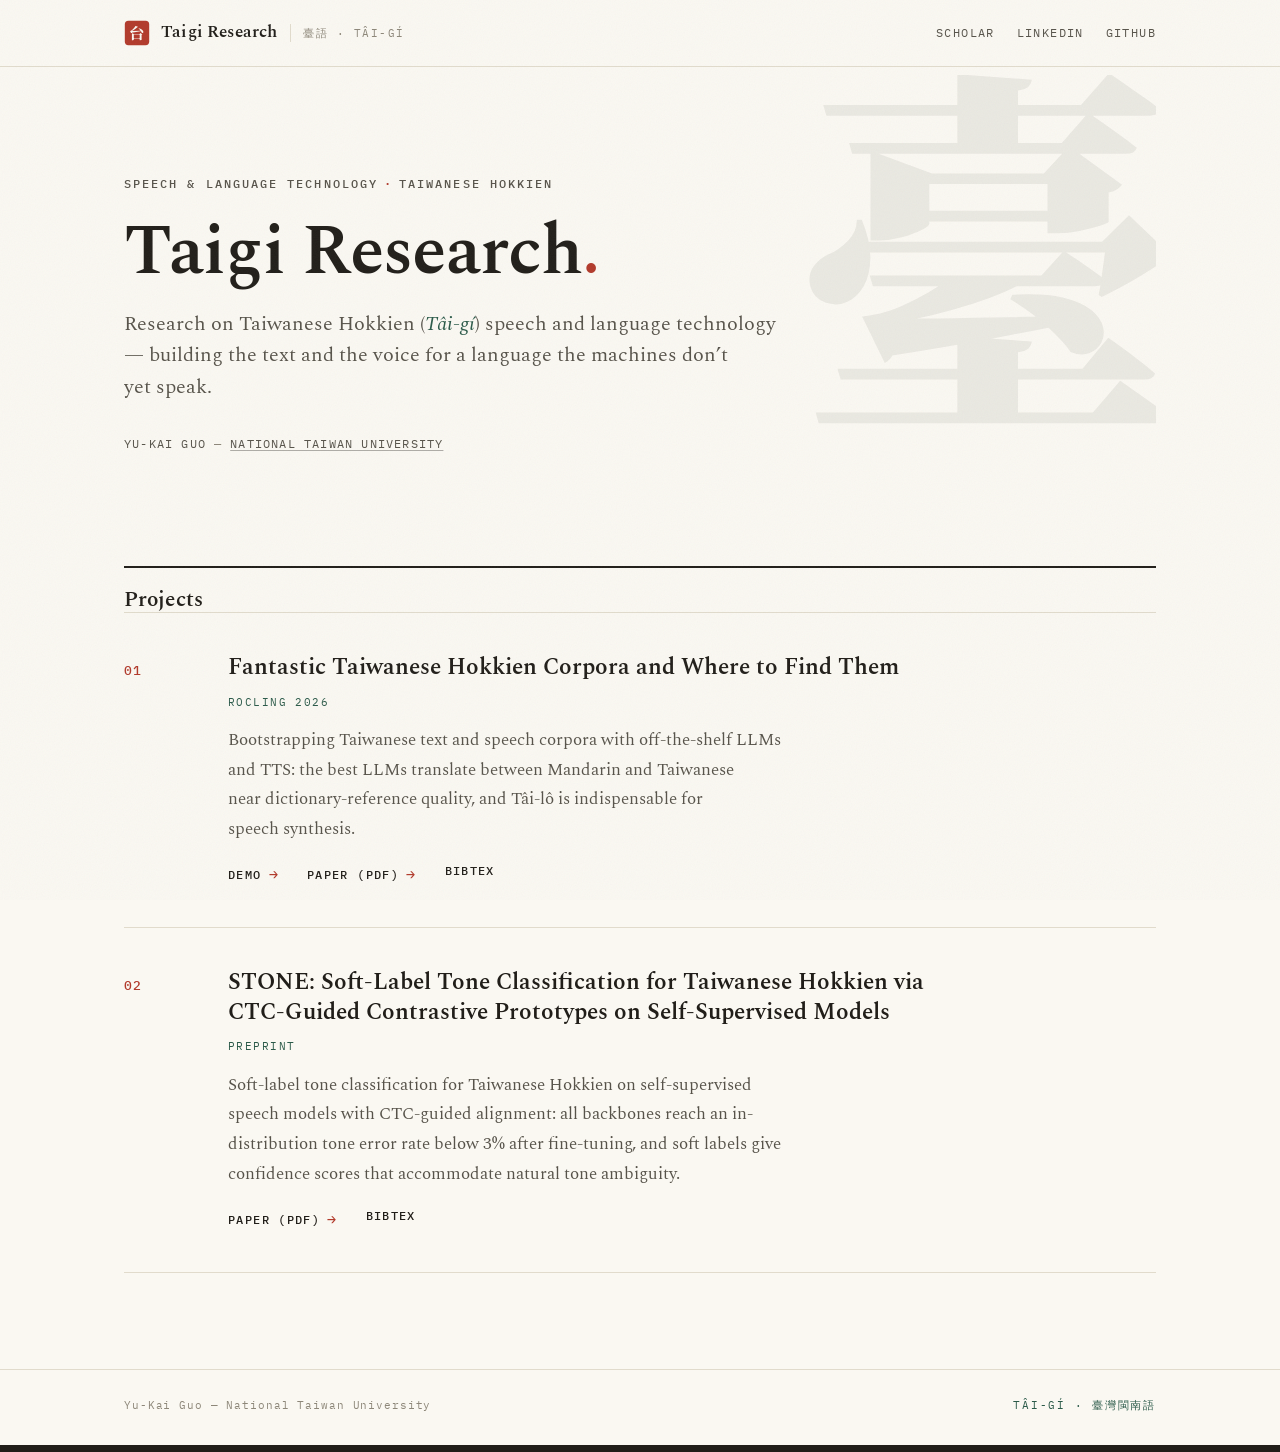
==== commit 9bc0afd2: "Rename site to Taigi Research Keep the repository name and URL unchanged; update the displayed name," ====
--- a/index.html
+++ b/index.html
@@ -3,7 +3,7 @@
 <head>
   <meta charset="utf-8">
   <meta name="viewport" content="width=device-width, initial-scale=1">
-  <title>Taigi Speech</title>
+  <title>Taigi Research · Yu-Kai Guo</title>
   <meta name="description" content="Research on Taiwanese Hokkien speech and language technology. 臺語（台灣閩南語）語音與語言技術研究：語音合成、語料建置與聲調辨識。">
   <meta name="theme-color" content="#FAF8F2">
   <link rel="canonical" href="https://guoyukai-samuel.github.io/taigi-speech/">
@@ -11,8 +11,8 @@
 
   <!-- Link previews -->
   <meta property="og:type" content="website">
-  <meta property="og:site_name" content="Taigi Speech">
-  <meta property="og:title" content="Taigi Speech">
+  <meta property="og:site_name" content="Taigi Research">
+  <meta property="og:title" content="Taigi Research · Yu-Kai Guo">
   <meta property="og:description" content="Research on Taiwanese Hokkien speech and language technology. 臺語語音與語言技術研究。">
   <meta property="og:url" content="https://guoyukai-samuel.github.io/taigi-speech/">
   <meta property="og:locale" content="en_US">
@@ -24,8 +24,8 @@
     "@graph": [
       {
         "@type": "WebSite",
-        "name": "Taigi Speech",
-        "alternateName": "臺語語音研究",
+        "name": "Taigi Research",
+        "alternateName": "臺語研究",
         "url": "https://guoyukai-samuel.github.io/taigi-speech/",
         "inLanguage": "en",
         "description": "Research on Taiwanese Hokkien speech and language technology. 臺語（台灣閩南語）語音與語言技術研究。",
@@ -57,12 +57,12 @@
 
   <div class="topbar">
     <div class="topbar-inner wrap">
-      <a class="wordmark" href="./" aria-label="Taigi Speech — home">
+      <a class="wordmark" href="./" aria-label="Taigi Research — home">
         <svg class="seal-mark" width="26" height="26" viewBox="0 0 64 64" aria-hidden="true">
           <rect x="2" y="2" width="60" height="60" rx="9" fill="#B23A2B"/>
           <text x="32" y="46" font-family="'Noto Serif TC','Songti TC',serif" font-size="38" font-weight="700" fill="#FAF8F2" text-anchor="middle">台</text>
         </svg>
-        Taigi Speech
+        Taigi Research
         <span class="wordmark-sub">臺語 · Tâi-gí</span>
       </a>
       <nav class="topnav" aria-label="Profiles">
@@ -77,7 +77,7 @@
     <header class="masthead">
       <span class="ghost-char" aria-hidden="true">臺</span>
       <p class="eyebrow">Speech &amp; Language Technology<span class="dot">·</span>Taiwanese Hokkien</p>
-      <h1>Taigi Speech<span class="h1-dot">.</span></h1>
+      <h1>Taigi Research<span class="h1-dot">.</span></h1>
       <p class="tagline">Research on Taiwanese Hokkien (<em>Tâi-gí</em>) speech and language
         technology — building the text and the voice for a language the machines
         don’t yet speak.</p>
--- a/assets/style.css
+++ b/assets/style.css
@@ -1,5 +1,5 @@
 /* ==========================================================================
-   Taigi Speech — editorial print stylesheet
+   Taigi Research — editorial print stylesheet
    Paper · ink · jade (Tâi-lô input) · cinnabar (seal / human reference)
    Type: Spectral (Latin serif) · Noto Serif TC (Han) · IBM Plex Mono (data)
    ========================================================================== */
@@ -157,6 +157,7 @@
   font-weight: 600;
   font-size: 17px;
   letter-spacing: 0.01em;
+  white-space: nowrap;
 }
 
 .wordmark:hover {
@@ -1367,6 +1368,11 @@
     margin-top: 68px;
   }
 
+  /* The demo header already names the venue; keep the topbar to one line. */
+  .top-tag {
+    display: none;
+  }
+
   .sentence-head {
     flex-direction: column;
     gap: 6px;
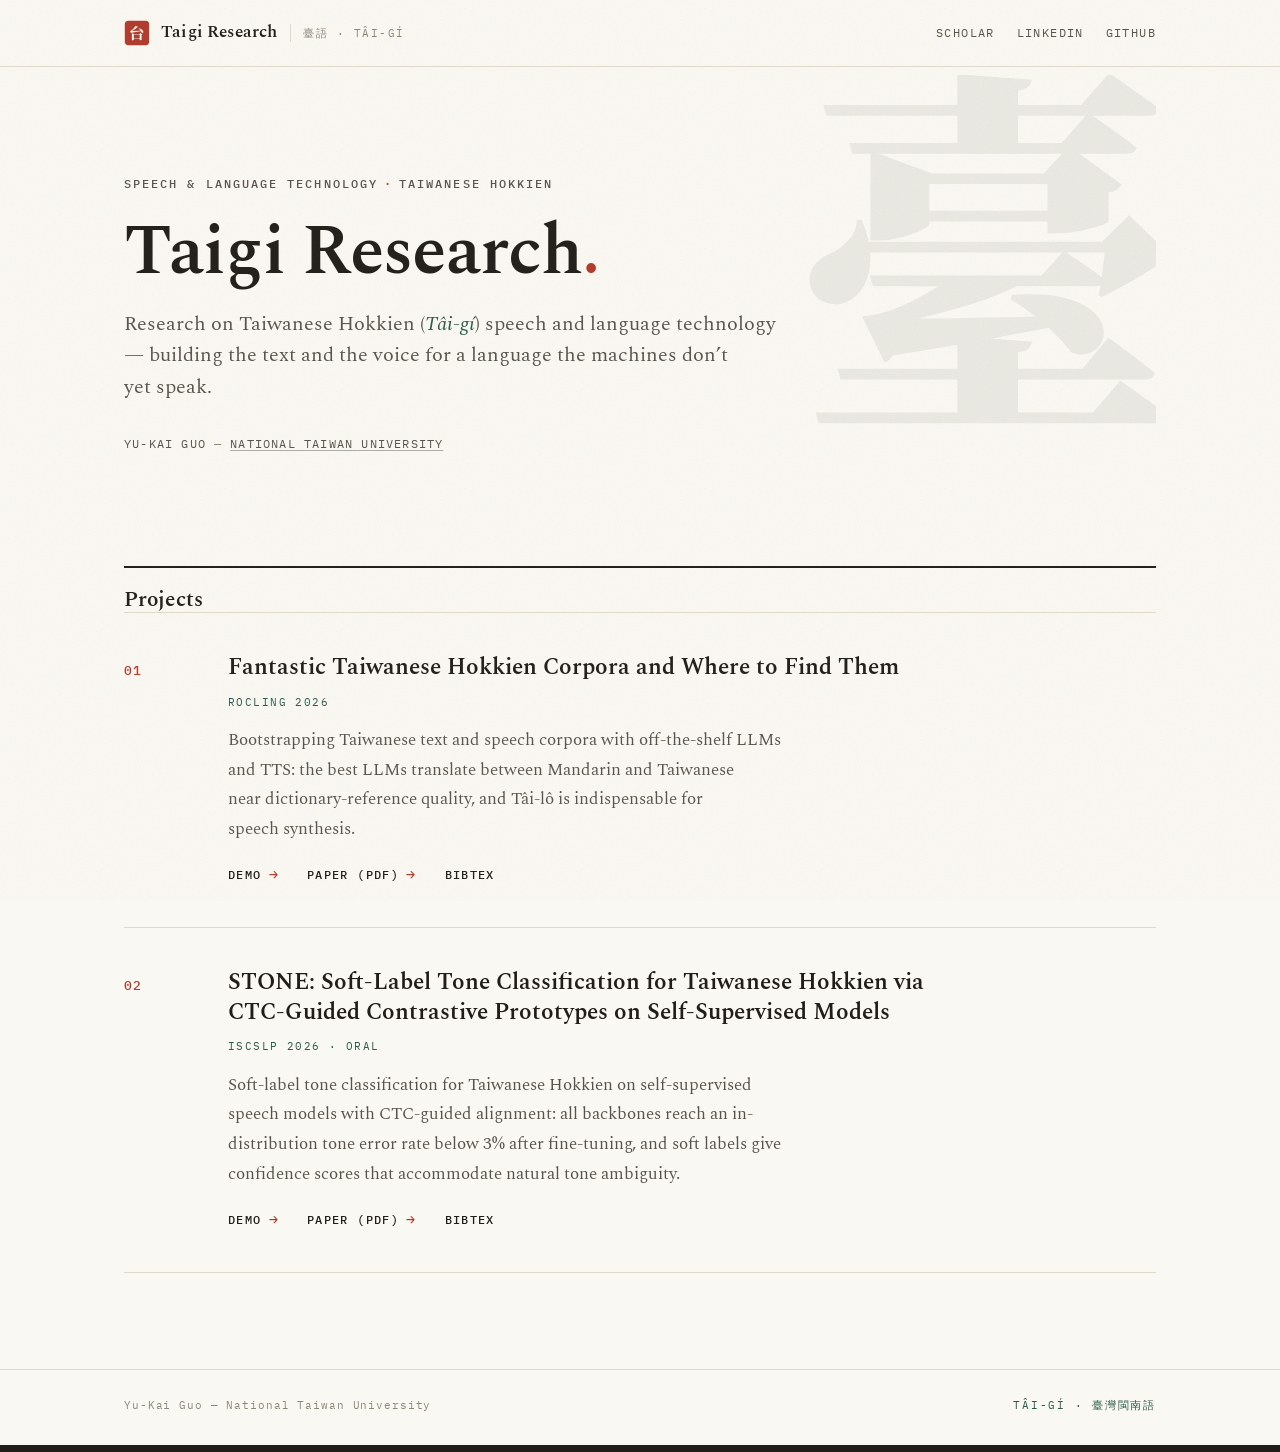
==== commit 9ff72888: "Add STONE demo page with SuíSiann tone-sandhi examples Five original SuíSiann recordings (CC BY-SA 4" ====
--- a/index.html
+++ b/index.html
@@ -123,18 +123,21 @@
       },
       {
         title: "STONE: Soft-Label Tone Classification for Taiwanese Hokkien via CTC-Guided Contrastive Prototypes on Self-Supervised Models",
-        venue: "Preprint",
+        venue: "ISCSLP 2026 · Oral",
         summary: "Soft-label tone classification for Taiwanese Hokkien on self-supervised speech models with CTC-guided alignment: all backbones reach an in-distribution tone error rate below 3% after fine-tuning, and soft labels give confidence scores that accommodate natural tone ambiguity.",
         links: [
+          { label: "Demo", href: "stone/", arrow: "→" },
           { label: "Paper (PDF)", href: "stone/paper.pdf", arrow: "→" }
         ],
+        // Keep in sync with the BibTeX on stone/index.html.
         bibtex: [
-          "@misc{guo2026stone,",
-          "  title  = {{STONE}: Soft-Label Tone Classification for {T}aiwanese {H}okkien via {CTC}-Guided Contrastive Prototypes on Self-Supervised Models},",
-          "  author = {Guo, Yu-Kai and Hsu, Chen-Wei and Lee, Hung-yi},",
-          "  year   = {2026},",
-          "  note   = {Preprint},",
-          "  url    = {https://guoyukai-samuel.github.io/taigi-speech/stone/paper.pdf}",
+          "@inproceedings{guo2026stone,",
+          "  title     = {{STONE}: Soft-Label Tone Classification for {T}aiwanese {H}okkien via {CTC}-Guided Contrastive Prototypes on Self-Supervised Models},",
+          "  author    = {Guo, Yu-Kai and Hsu, Chen-Wei and Lee, Hung-yi},",
+          "  booktitle = {Proceedings of ISCSLP 2026},",
+          "  year      = {2026},",
+          "  note      = {To appear},",
+          "  url       = {https://guoyukai-samuel.github.io/taigi-speech/stone/paper.pdf}",
           "}"
         ].join("\n")
       }
--- a/assets/style.css
+++ b/assets/style.css
@@ -519,6 +519,7 @@
 .p-links {
   display: flex;
   flex-wrap: wrap;
+  align-items: baseline;
   gap: 10px 28px;
 }
 
@@ -529,6 +530,7 @@
   cursor: pointer;
   min-width: 7ch;
   text-align: left;
+  line-height: inherit;
 }
 
 /* --------------------------------------------------------------------------
@@ -1221,6 +1223,436 @@
 }
 
 /* --------------------------------------------------------------------------
+   STONE demo — waveform with tone marks, syllable table
+   -------------------------------------------------------------------------- */
+
+.source-note {
+  margin-top: 30px;
+  padding: 16px 20px;
+  border-left: 3px solid var(--seal);
+  background: var(--paper-deep);
+  font-size: 0.92rem;
+  color: var(--ink-2);
+}
+
+.source-note p {
+  margin: 0;
+}
+
+.source-note p + p {
+  margin-top: 8px;
+}
+
+.position-key {
+  display: grid;
+  grid-template-columns: repeat(auto-fill, minmax(200px, 1fr));
+  gap: 14px 28px;
+  margin: 28px 0 18px;
+}
+
+.position-key div {
+  border-top: var(--hairline);
+  padding-top: 10px;
+}
+
+.position-key dt {
+  font-family: var(--mono);
+  font-size: 10.5px;
+  font-weight: 500;
+  letter-spacing: 0.12em;
+  text-transform: uppercase;
+  color: var(--jade);
+  margin-bottom: 4px;
+}
+
+.position-key dd {
+  margin: 0;
+  font-size: 0.92rem;
+  line-height: 1.55;
+  color: var(--ink-2);
+}
+
+/* Grid items default to min-width: auto; let the wide waveform and table scroll inside the card. */
+.case-card {
+  min-width: 0;
+}
+
+.case-meta {
+  display: flex;
+  flex-wrap: wrap;
+  gap: 4px 18px;
+}
+
+.case-stat {
+  font-family: var(--mono);
+  font-size: 11px;
+  letter-spacing: 0.06em;
+  color: var(--ink-2);
+}
+
+.case-player {
+  align-items: stretch;
+  gap: 14px;
+}
+
+.case-player .p-toggle {
+  align-self: center;
+}
+
+.case-player .p-time {
+  align-self: center;
+}
+
+.wave-scroll {
+  flex: 1;
+  min-width: 0;
+  overflow-x: auto;
+  padding-bottom: 4px;
+}
+
+.wave {
+  position: relative;
+  height: 112px;
+  padding-top: 30px;
+  cursor: pointer;
+  touch-action: pan-x;
+}
+
+.wave-svg {
+  display: block;
+  width: 100%;
+  height: 82px;
+}
+
+.wave-base,
+.wave-played {
+  fill: none;
+  stroke-width: 1;
+  vector-effect: non-scaling-stroke;
+}
+
+.wave-base {
+  stroke: #CBC3AE;
+}
+
+.wave-played {
+  stroke: var(--jade);
+}
+
+.wave-seg {
+  display: none;
+  position: absolute;
+  top: 30px;
+  bottom: 0;
+  background: color-mix(in srgb, var(--jade) 12%, transparent);
+  pointer-events: none;
+}
+
+.tone-mark {
+  position: absolute;
+  top: 0;
+  bottom: 0;
+  width: 0;
+  border-left: 1px dashed color-mix(in srgb, var(--jade) 55%, transparent);
+  pointer-events: none;
+}
+
+.tone-mark-num,
+.tone-mark-idx {
+  position: absolute;
+  left: 0;
+  transform: translateX(-50%);
+  font-family: var(--mono);
+  line-height: 1;
+  white-space: nowrap;
+}
+
+.tone-mark-num {
+  top: 0;
+  min-width: 18px;
+  padding: 3px 3px;
+  text-align: center;
+  font-size: 12px;
+  font-weight: 500;
+  color: var(--paper);
+  background: var(--jade);
+  border-radius: 2px;
+}
+
+.tone-mark-idx {
+  top: 19px;
+  font-size: 8.5px;
+  color: var(--ink-3);
+}
+
+.tone-mark.is-low .tone-mark-num {
+  background: var(--paper);
+  color: var(--jade);
+  box-shadow: inset 0 0 0 1px var(--jade);
+}
+
+.tone-mark.is-wrong {
+  border-left-color: color-mix(in srgb, var(--seal) 60%, transparent);
+}
+
+.tone-mark.is-wrong .tone-mark-num {
+  background: var(--seal);
+  color: #FFF;
+  box-shadow: none;
+}
+
+.tone-mark.is-active .tone-mark-num {
+  outline: 2px solid var(--ink);
+  outline-offset: 1px;
+}
+
+.case-notes {
+  margin: 18px 0 4px;
+}
+
+.case-notes-label {
+  font-family: var(--mono);
+  font-size: 10.5px;
+  font-weight: 500;
+  letter-spacing: 0.12em;
+  text-transform: uppercase;
+  color: var(--ink-3);
+  margin: 0 0 6px;
+}
+
+.case-notes ul {
+  margin: 0;
+  padding-left: 20px;
+  font-size: 0.98rem;
+  line-height: 1.65;
+}
+
+.syl-ref {
+  font: inherit;
+  font-family: var(--mono);
+  font-size: 0.86em;
+  font-weight: 500;
+  color: var(--jade-deep);
+  background: color-mix(in srgb, var(--jade) 10%, transparent);
+  border: 0;
+  border-radius: 2px;
+  padding: 0 4px;
+  cursor: pointer;
+}
+
+.syl-ref:hover {
+  background: var(--jade);
+  color: var(--paper);
+}
+
+.syl-wrap {
+  position: relative; /* keeps the visually hidden header label inside the scroll area */
+  margin-top: 18px;
+}
+
+.syl-table {
+  border-collapse: collapse;
+  width: 100%;
+  min-width: 600px;
+  font-size: 0.9rem;
+}
+
+.syl-table th,
+.syl-table td {
+  padding: 6px 10px;
+  border-bottom: var(--hairline);
+  text-align: left;
+  vertical-align: middle;
+}
+
+.syl-table thead th {
+  font-family: var(--mono);
+  font-weight: 500;
+  font-size: 10px;
+  letter-spacing: 0.1em;
+  text-transform: uppercase;
+  color: var(--ink-3);
+  border-bottom: 1.5px solid var(--ink);
+  white-space: nowrap;
+}
+
+.syl-table td {
+  font-variant-numeric: tabular-nums;
+}
+
+.syl-table tr.is-active td {
+  background: color-mix(in srgb, var(--jade) 9%, transparent);
+}
+
+.syl-table tr.is-wrong td {
+  background: color-mix(in srgb, var(--seal) 7%, transparent);
+}
+
+.syl-table .c-idx {
+  white-space: nowrap;
+  font-family: var(--mono);
+  font-size: 0.82rem;
+}
+
+.syl-table .c-idx span {
+  display: inline-block;
+  min-width: 2ch;
+  margin-left: 8px;
+  text-align: right;
+}
+
+.syl-table .c-pos {
+  white-space: nowrap;
+}
+
+.syl-table .c-num {
+  font-family: var(--mono);
+  font-size: 0.86rem;
+  white-space: nowrap;
+}
+
+.c-pred strong {
+  font-family: var(--mono);
+  font-weight: 600;
+}
+
+.c-score {
+  font-family: var(--mono);
+  font-size: 0.76rem;
+  color: var(--ink-3);
+  margin-left: 5px;
+}
+
+.c-pred.is-low strong {
+  color: var(--ink-3);
+}
+
+.c-top3 {
+  white-space: nowrap;
+  font-family: var(--mono);
+  font-size: 0.84rem;
+}
+
+.c-alt + .c-alt {
+  margin-left: 12px;
+}
+
+.c-ok {
+  font-weight: 600;
+  color: var(--jade);
+  text-align: center;
+}
+
+.is-wrong .c-ok {
+  color: var(--seal);
+}
+
+.seg-play {
+  width: 22px;
+  height: 22px;
+  border-radius: 50%;
+  border: 1px solid var(--ink-2);
+  background: transparent;
+  padding: 0;
+  display: inline-flex;
+  align-items: center;
+  justify-content: center;
+  vertical-align: middle;
+  cursor: pointer;
+}
+
+.seg-play svg {
+  width: 8px;
+  height: 8px;
+  fill: var(--ink);
+}
+
+.seg-play .i-pause {
+  display: none;
+}
+
+.seg-play:hover {
+  background: var(--ink);
+}
+
+.seg-play:hover svg {
+  fill: var(--paper);
+}
+
+.seg-play.is-playing {
+  background: var(--jade);
+  border-color: var(--jade);
+}
+
+.seg-play.is-playing svg {
+  fill: #FFF;
+}
+
+.seg-play.is-playing .i-play {
+  display: none;
+}
+
+.seg-play.is-playing .i-pause {
+  display: block;
+}
+
+.results.reliability {
+  min-width: 0;
+}
+
+.results.reliability tbody th[scope="row"] {
+  white-space: normal;
+  font-weight: 400;
+}
+
+.results.reliability .c-num {
+  font-family: var(--mono);
+  font-size: 0.88rem;
+}
+
+.results.reliability tr.is-low .bar > span {
+  background: var(--seal);
+}
+
+.formula {
+  margin: 4px 0 20px;
+  padding: 14px 20px;
+  background: var(--paper-deep);
+  border: var(--hairline);
+  border-radius: 3px;
+  font-size: 1.05rem;
+}
+
+.formula p {
+  margin: 0;
+}
+
+.formula p + p {
+  margin-top: 6px;
+}
+
+@media (max-width: 720px) {
+  .case-player {
+    flex-wrap: wrap;
+    row-gap: 4px;
+  }
+
+  .wave-scroll {
+    flex-basis: calc(100% - 48px);
+  }
+
+  .case-player .p-time {
+    flex-basis: 100%;
+    padding-left: 48px;
+    text-align: left;
+  }
+
+  .syl-table {
+    font-size: 0.84rem;
+  }
+}
+
+/* --------------------------------------------------------------------------
    Citation
    -------------------------------------------------------------------------- */
 
